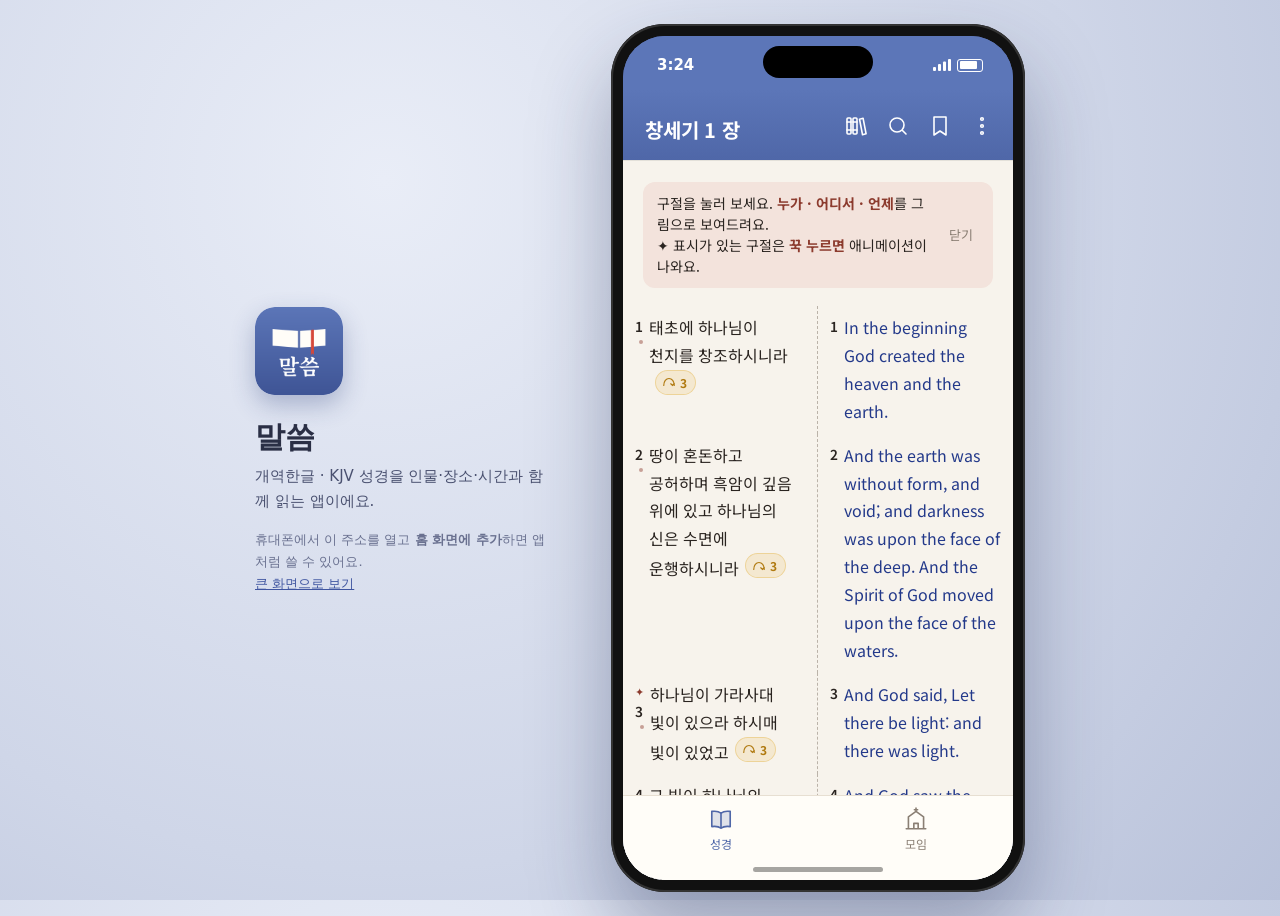
==== frame.html @ 5979a9f2 "앱 규격: 홈 화면 설치(PWA), 오프라인 저장, 앱 아이콘, PC에서는 휴대폰 틀로 보기 Co-Authored-By: Claude Opus 5.5 <noreply@anthrop" ====
<!doctype html>
<html lang="ko"><head>
<meta charset="utf-8"><meta name="viewport" content="width=device-width, initial-scale=1">
<title>말씀 — 걸어서 성경 속으로</title>
<link rel="icon" href="icons/favicon-32.png"><link rel="manifest" href="manifest.webmanifest">
<style>
html,body{margin:0;height:100%;font-family:"Noto Sans KR",system-ui,sans-serif;background:radial-gradient(circle at 30% 20%,#e9edf7,#cfd6e8 60%,#b9c2da);color:#2a2f45}
.wrap{min-height:100%;display:flex;align-items:center;justify-content:center;gap:56px;padding:24px;box-sizing:border-box}
.phone{position:relative;width:390px;height:min(844px,calc(100vh - 48px));border-radius:54px;background:#111;padding:12px;box-shadow:0 40px 80px rgba(30,40,80,.35),inset 0 0 0 2px #333}
.screen{position:relative;width:100%;height:100%;border-radius:42px;overflow:hidden;background:#5c76b8;display:flex;flex-direction:column}
.status{height:50px;flex:none;display:flex;align-items:center;justify-content:space-between;padding:4px 30px 0 34px;color:#fff;font-weight:600;font-size:15px;background:#5c76b8}
.status .ic{display:flex;gap:6px;align-items:center}
.status .bat{width:24px;height:11px;border:1.5px solid #fff;border-radius:3px;position:relative}
.status .bat::after{content:"";position:absolute;inset:1.5px;right:5px;background:#fff;border-radius:1px}
.screen iframe{flex:1;width:100%;border:0;background:#fff;display:block}
.notch{position:absolute;top:22px;left:50%;transform:translateX(-50%);width:110px;height:32px;border-radius:20px;background:#000;z-index:2;pointer-events:none}
.home{position:absolute;bottom:20px;left:50%;transform:translateX(-50%);width:130px;height:5px;border-radius:3px;background:rgba(0,0,0,.35);z-index:2;pointer-events:none}
.side{max-width:300px}
.side img{width:88px;height:88px;border-radius:20px;box-shadow:0 10px 24px rgba(40,60,120,.3)}
.side h1{font-size:30px;margin:18px 0 6px}
.side p{line-height:1.7;color:#4a5170;margin:0 0 14px;font-size:15px}
.side .qr{font-size:13px;color:#6a7190}
.side a{color:#3f55a0}
@media (max-width:820px){.side{display:none}}
</style></head><body>
<div class="wrap">
  <div class="side">
    <img src="icons/icon-512.png" alt="">
    <h1>말씀</h1>
    <p>개역한글 · KJV 성경을 인물·장소·시간과 함께 읽는 앱이에요.</p>
    <p class="qr">휴대폰에서 이 주소를 열고 <b>홈 화면에 추가</b>하면 앱처럼 쓸 수 있어요.<br><a href="./?noframe=1">큰 화면으로 보기</a></p>
  </div>
  <div class="phone"><div class="notch"></div><div class="screen"><div class="status"><span id="clock">9:41</span><span class="ic"><svg width="18" height="12" viewBox="0 0 18 12" fill="#fff"><rect x="0" y="8" width="3" height="4" rx="1"/><rect x="5" y="5" width="3" height="7" rx="1"/><rect x="10" y="2.5" width="3" height="9.5" rx="1"/><rect x="15" y="0" width="3" height="12" rx="1"/></svg><span class="bat"></span></span></div><iframe id="f" title="말씀 앱" allow="autoplay; fullscreen"></iframe></div><div class="home"></div></div>
</div>
<script>document.getElementById('f').src='./?inframe=1'+location.hash;
(function t(){var d=new Date();document.getElementById('clock').textContent=d.getHours()+':'+String(d.getMinutes()).padStart(2,'0');setTimeout(t,30000)})();</script>
</body></html>
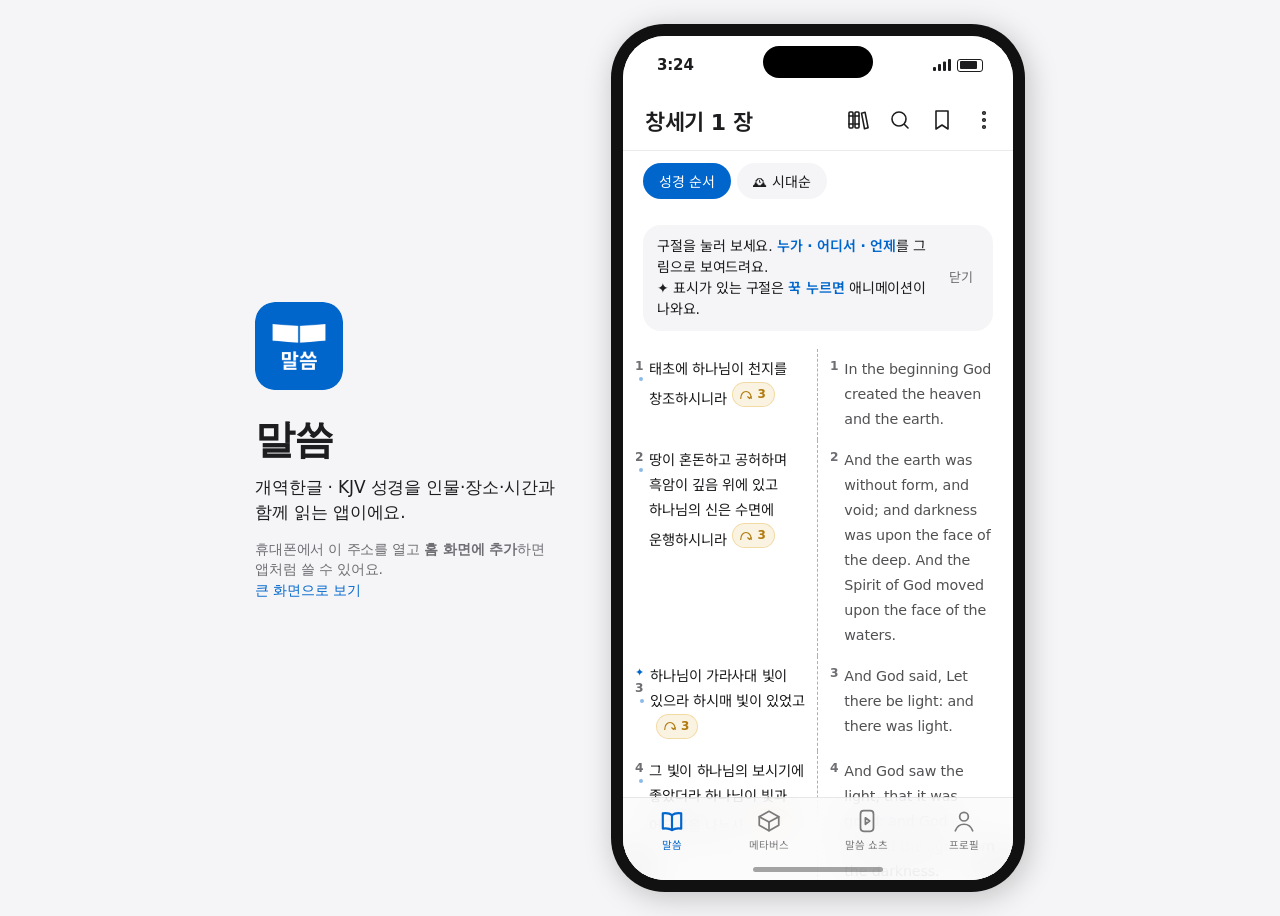
==== commit a3d84004: "1단계: 하단 탭(말씀·메타버스·말씀 쇼츠·프로필), 시대순을 말씀 탭 읽기 방식으로, 글자 크기 슬라이더, 디자인 시스템 적용(흰 캔버스·단일 블루·그림자 없음) Co-Autho" ====
--- a/frame.html
+++ b/frame.html
@@ -4,23 +4,23 @@
 <title>말씀 — 걸어서 성경 속으로</title>
 <link rel="icon" href="icons/favicon-32.png"><link rel="manifest" href="manifest.webmanifest">
 <style>
-html,body{margin:0;height:100%;font-family:"Noto Sans KR",system-ui,sans-serif;background:radial-gradient(circle at 30% 20%,#e9edf7,#cfd6e8 60%,#b9c2da);color:#2a2f45}
+html,body{margin:0;height:100%;font-family:"Noto Sans KR",system-ui,sans-serif;background:#f5f5f7;color:#1d1d1f;font-family:system-ui,-apple-system,"Apple SD Gothic Neo","Noto Sans KR",sans-serif;letter-spacing:-.01em}
 .wrap{min-height:100%;display:flex;align-items:center;justify-content:center;gap:56px;padding:24px;box-sizing:border-box}
-.phone{position:relative;width:390px;height:min(844px,calc(100vh - 48px));border-radius:54px;background:#111;padding:12px;box-shadow:0 40px 80px rgba(30,40,80,.35),inset 0 0 0 2px #333}
-.screen{position:relative;width:100%;height:100%;border-radius:42px;overflow:hidden;background:#5c76b8;display:flex;flex-direction:column}
-.status{height:50px;flex:none;display:flex;align-items:center;justify-content:space-between;padding:4px 30px 0 34px;color:#fff;font-weight:600;font-size:15px;background:#5c76b8}
+.phone{position:relative;width:390px;height:min(844px,calc(100vh - 48px));border-radius:54px;background:#111;padding:12px;box-shadow:rgba(0,0,0,.22) 3px 5px 30px 0}
+.screen{position:relative;width:100%;height:100%;border-radius:42px;overflow:hidden;background:#fff;display:flex;flex-direction:column}
+.status{height:50px;flex:none;display:flex;align-items:center;justify-content:space-between;padding:4px 30px 0 34px;color:#1d1d1f;font-weight:600;font-size:15px;background:#fff}
 .status .ic{display:flex;gap:6px;align-items:center}
-.status .bat{width:24px;height:11px;border:1.5px solid #fff;border-radius:3px;position:relative}
-.status .bat::after{content:"";position:absolute;inset:1.5px;right:5px;background:#fff;border-radius:1px}
+.status .bat{width:24px;height:11px;border:1.5px solid #1d1d1f;border-radius:3px;position:relative}
+.status .bat::after{content:"";position:absolute;inset:1.5px;right:5px;background:#1d1d1f;border-radius:1px}
 .screen iframe{flex:1;width:100%;border:0;background:#fff;display:block}
 .notch{position:absolute;top:22px;left:50%;transform:translateX(-50%);width:110px;height:32px;border-radius:20px;background:#000;z-index:2;pointer-events:none}
 .home{position:absolute;bottom:20px;left:50%;transform:translateX(-50%);width:130px;height:5px;border-radius:3px;background:rgba(0,0,0,.35);z-index:2;pointer-events:none}
 .side{max-width:300px}
-.side img{width:88px;height:88px;border-radius:20px;box-shadow:0 10px 24px rgba(40,60,120,.3)}
-.side h1{font-size:30px;margin:18px 0 6px}
-.side p{line-height:1.7;color:#4a5170;margin:0 0 14px;font-size:15px}
-.side .qr{font-size:13px;color:#6a7190}
-.side a{color:#3f55a0}
+.side img{width:88px;height:88px;border-radius:20px}
+.side h1{font-size:40px;font-weight:600;letter-spacing:-.02em;margin:18px 0 8px}
+.side p{line-height:1.47;color:#1d1d1f;margin:0 0 14px;font-size:17px}
+.side .qr{font-size:14px;color:#6e6e73}
+.side a{color:#0066cc;text-decoration:none}
 @media (max-width:820px){.side{display:none}}
 </style></head><body>
 <div class="wrap">
@@ -30,7 +30,7 @@
     <p>개역한글 · KJV 성경을 인물·장소·시간과 함께 읽는 앱이에요.</p>
     <p class="qr">휴대폰에서 이 주소를 열고 <b>홈 화면에 추가</b>하면 앱처럼 쓸 수 있어요.<br><a href="./?noframe=1">큰 화면으로 보기</a></p>
   </div>
-  <div class="phone"><div class="notch"></div><div class="screen"><div class="status"><span id="clock">9:41</span><span class="ic"><svg width="18" height="12" viewBox="0 0 18 12" fill="#fff"><rect x="0" y="8" width="3" height="4" rx="1"/><rect x="5" y="5" width="3" height="7" rx="1"/><rect x="10" y="2.5" width="3" height="9.5" rx="1"/><rect x="15" y="0" width="3" height="12" rx="1"/></svg><span class="bat"></span></span></div><iframe id="f" title="말씀 앱" allow="autoplay; fullscreen"></iframe></div><div class="home"></div></div>
+  <div class="phone"><div class="notch"></div><div class="screen"><div class="status"><span id="clock">9:41</span><span class="ic"><svg width="18" height="12" viewBox="0 0 18 12" fill="#1d1d1f"><rect x="0" y="8" width="3" height="4" rx="1"/><rect x="5" y="5" width="3" height="7" rx="1"/><rect x="10" y="2.5" width="3" height="9.5" rx="1"/><rect x="15" y="0" width="3" height="12" rx="1"/></svg><span class="bat"></span></span></div><iframe id="f" title="말씀 앱" allow="autoplay; fullscreen"></iframe></div><div class="home"></div></div>
 </div>
 <script>document.getElementById('f').src='./?inframe=1'+location.hash;
 (function t(){var d=new Date();document.getElementById('clock').textContent=d.getHours()+':'+String(d.getMinutes()).padStart(2,'0');setTimeout(t,30000)})();</script>
